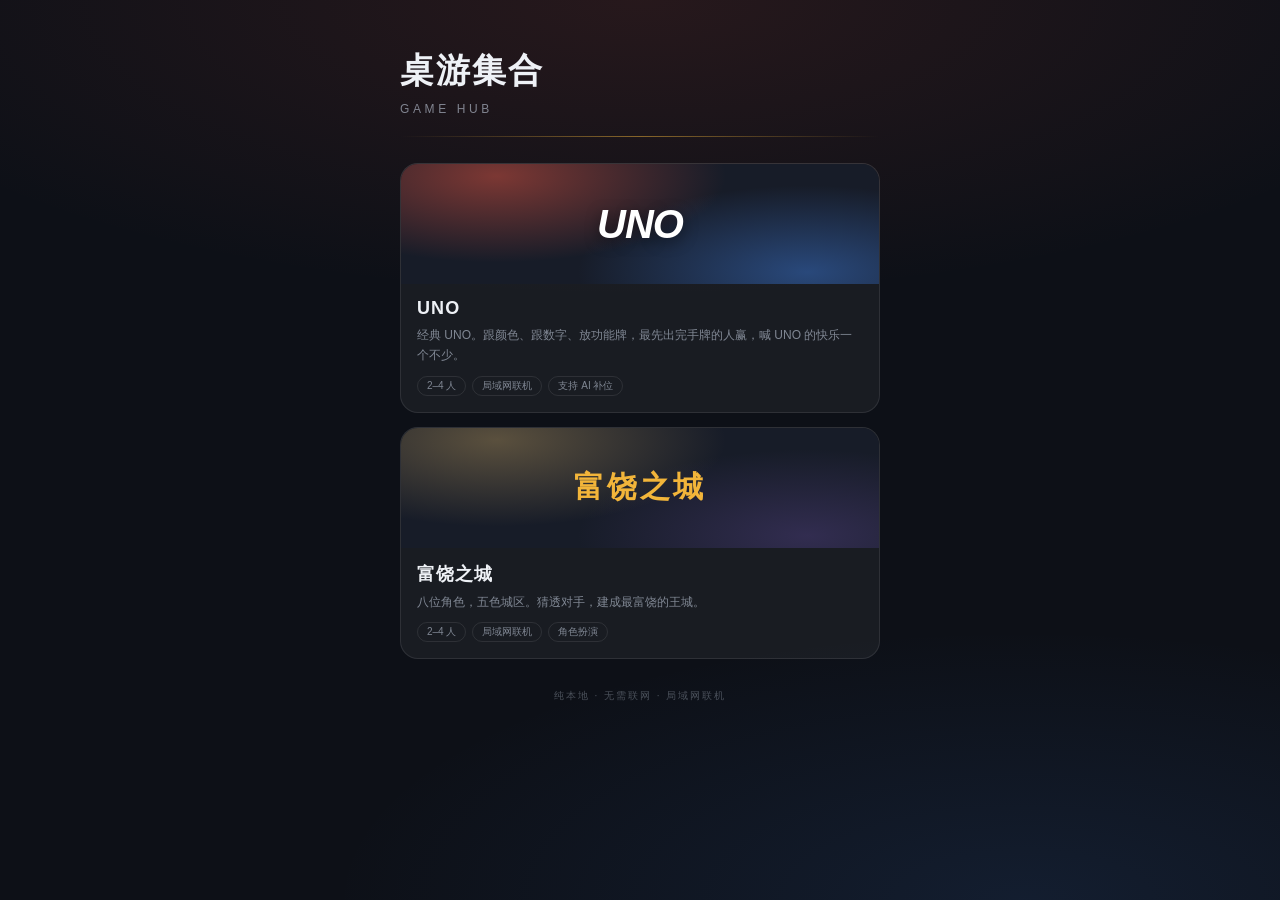
==== index.html @ 0b5d3df9 "UNO 完成：经典规则、AI 对手、WebRTC 局域网联机（2-4人）、桌游集合页" ====
<!DOCTYPE html>
<html lang="zh-CN">
<head>
<meta charset="utf-8">
<meta name="viewport" content="width=device-width, initial-scale=1, viewport-fit=cover">
<meta name="theme-color" content="#0d1017">
<title>桌游集合</title>
<link rel="icon" href="data:image/svg+xml,%3Csvg%20xmlns='http://www.w3.org/2000/svg'%20viewBox='0%200%2032%2032'%3E%3Crect%20width='32'%20height='32'%20rx='7'%20fill='%230d1017'/%3E%3Crect%20x='6'%20y='8'%20width='12'%20height='16'%20rx='2'%20fill='%23e0533f'/%3E%3Crect%20x='14'%20y='8'%20width='12'%20height='16'%20rx='2'%20fill='%233f7fe0'%20opacity='.85'/%3E%3C/svg%3E">
<style>
:root {
  --bg: #0d1017;
  --panel: rgba(255, 255, 255, .05);
  --line: rgba(255, 255, 255, .09);
  --text: #eef1f6;
  --muted: rgba(190, 200, 216, .62);
  --gold: #f2b53a;
}
* { box-sizing: border-box; -webkit-tap-highlight-color: transparent; }
html, body { margin: 0; min-height: 100%; }
body {
  background:
    radial-gradient(120% 60% at 50% 0%, rgba(224, 83, 63, .12), transparent 55%),
    radial-gradient(90% 50% at 80% 100%, rgba(63, 127, 224, .12), transparent 60%),
    var(--bg);
  color: var(--text);
  font-family: -apple-system, 'PingFang SC', 'Microsoft YaHei', sans-serif;
  user-select: none;
  -webkit-user-select: none;
}
.wrap { max-width: 520px; margin: 0 auto; padding: 48px 20px 60px; }
header h1 {
  margin: 0;
  font-size: 34px;
  letter-spacing: .06em;
}
header .sub { margin: 8px 0 0; font-size: 12px; letter-spacing: .3em; color: var(--muted); }
header .divider {
  margin: 20px 0 26px;
  height: 1px;
  background: linear-gradient(90deg, transparent, rgba(242, 181, 58, .5), transparent);
}
.grid { display: flex; flex-direction: column; gap: 14px; }
.game-card {
  display: block;
  text-decoration: none;
  color: inherit;
  border: 1px solid var(--line);
  border-radius: 18px;
  background: var(--panel);
  overflow: hidden;
  transition: transform .15s, border-color .15s;
}
.game-card:active { transform: scale(.98); }
.gc-art {
  height: 120px;
  display: flex;
  align-items: center;
  justify-content: center;
  font-size: 40px;
  font-weight: 900;
  font-style: italic;
  letter-spacing: -1px;
}
.gc-art.uno {
  background:
    radial-gradient(80% 120% at 20% 10%, rgba(224, 83, 63, .5), transparent 60%),
    radial-gradient(80% 120% at 85% 90%, rgba(63, 127, 224, .45), transparent 60%),
    #171c28;
  color: #fff;
  text-shadow: 0 4px 14px rgba(0, 0, 0, .5);
}
.gc-art.citadels {
  background:
    radial-gradient(80% 120% at 20% 10%, rgba(216, 177, 102, .35), transparent 60%),
    radial-gradient(80% 120% at 85% 90%, rgba(90, 70, 140, .4), transparent 60%),
    #171c28;
  color: var(--gold);
  font-style: normal;
  font-size: 30px;
  letter-spacing: .1em;
}
.gc-body { padding: 14px 16px 16px; }
.gc-name { font-size: 18px; font-weight: 700; letter-spacing: .06em; display: flex; align-items: center; gap: 8px; }
.gc-tag { margin: 6px 0 0; font-size: 12px; line-height: 1.7; color: var(--muted); }
.gc-meta { margin-top: 10px; display: flex; gap: 6px; flex-wrap: wrap; }
.gc-chip {
  font-size: 10px;
  color: var(--muted);
  border: 1px solid var(--line);
  border-radius: 99px;
  padding: 2px 9px;
}
footer { margin-top: 30px; text-align: center; font-size: 10px; letter-spacing: .2em; color: rgba(190, 200, 216, .35); }
</style>
</head>
<body>
<div class="wrap">
  <header>
    <h1>桌游集合</h1>
    <p class="sub">GAME HUB</p>
    <div class="divider"></div>
  </header>

  <div class="grid" id="game-grid"></div>

  <footer>纯本地 · 无需联网 · 局域网联机</footer>
</div>

<script>
/* 新增桌游：往这个数组里加一项即可 */
var GAMES = [
  {
    id: 'uno',
    name: 'UNO',
    tagline: '经典 UNO。跟颜色、跟数字、放功能牌，最先出完手牌的人赢，喊 UNO 的快乐一个不少。',
    chips: ['2–4 人', '局域网联机', '支持 AI 补位'],
    url: 'uno/',
    art: 'uno',
    artText: 'UNO'
  },
  {
    id: 'citadels',
    name: '富饶之城',
    tagline: '八位角色，五色城区。猜透对手，建成最富饶的王城。',
    chips: ['2–4 人', '局域网联机', '角色扮演'],
    url: '../citadels/',
    art: 'citadels',
    artText: '富饶之城'
  }
];

document.getElementById('game-grid').innerHTML = GAMES.map(function (gm) {
  return '<a class="game-card" href="' + gm.url + '">' +
    '<div class="gc-art ' + gm.art + '">' + gm.artText + '</div>' +
    '<div class="gc-body">' +
    '<div class="gc-name">' + gm.name + '</div>' +
    '<p class="gc-tag">' + gm.tagline + '</p>' +
    '<div class="gc-meta">' + gm.chips.map(function (c) { return '<span class="gc-chip">' + c + '</span>'; }).join('') + '</div>' +
    '</div></a>';
}).join('');
</script>
</body>
</html>
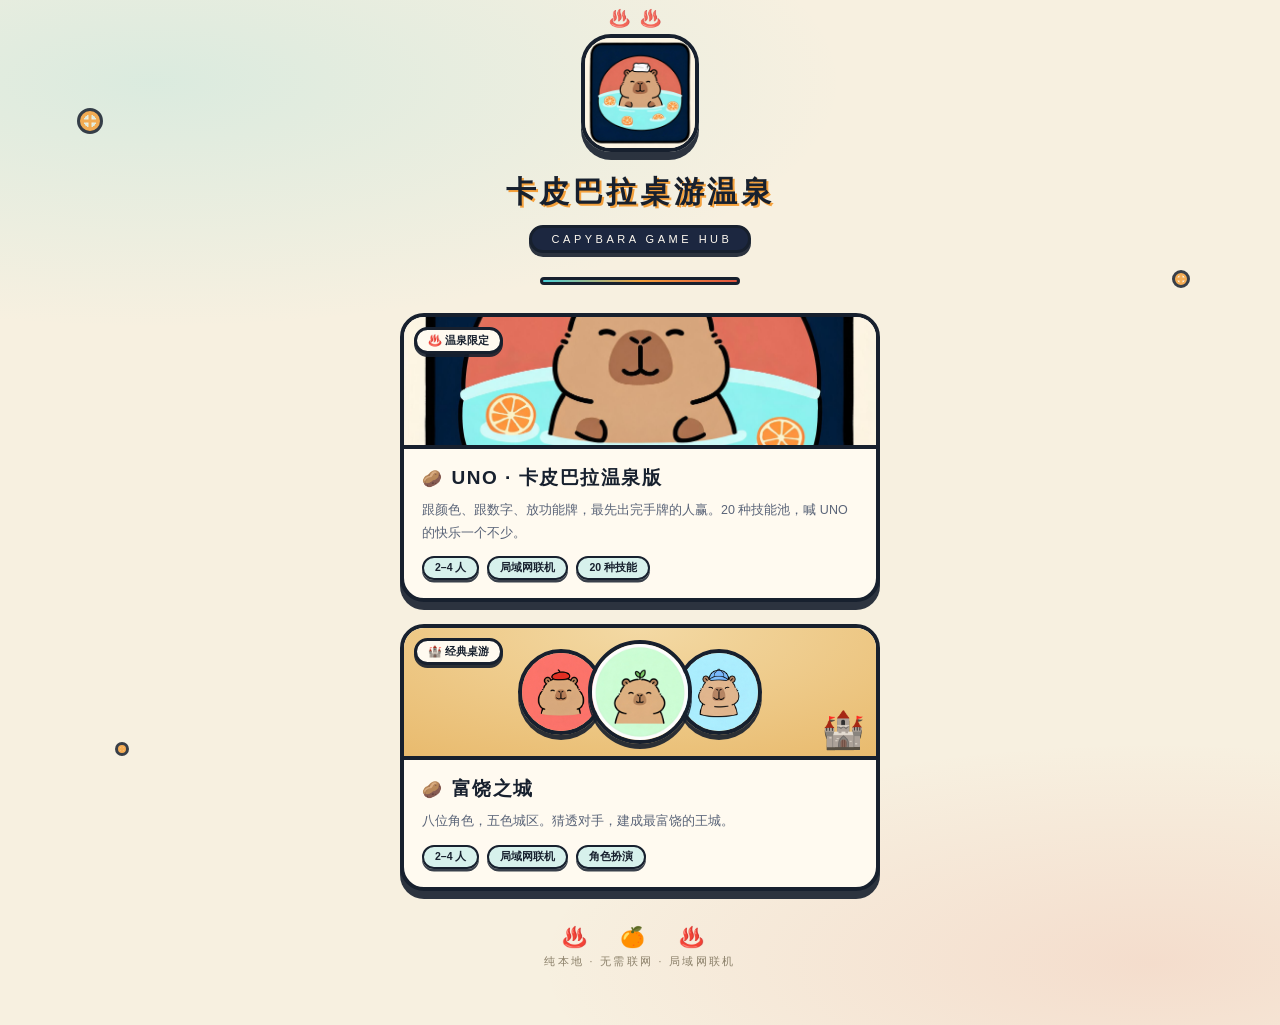
==== commit a2992fdb: "集合页改卡皮巴拉温泉风：奶油底+藏青描边贴纸风，复用 UNO 卡皮巴拉素材" ====
--- a/index.html
+++ b/index.html
@@ -3,120 +3,238 @@
 <head>
 <meta charset="utf-8">
 <meta name="viewport" content="width=device-width, initial-scale=1, viewport-fit=cover">
-<meta name="theme-color" content="#0d1017">
-<title>桌游集合</title>
-<link rel="icon" href="data:image/svg+xml,%3Csvg%20xmlns='http://www.w3.org/2000/svg'%20viewBox='0%200%2032%2032'%3E%3Crect%20width='32'%20height='32'%20rx='7'%20fill='%230d1017'/%3E%3Crect%20x='6'%20y='8'%20width='12'%20height='16'%20rx='2'%20fill='%23e0533f'/%3E%3Crect%20x='14'%20y='8'%20width='12'%20height='16'%20rx='2'%20fill='%233f7fe0'%20opacity='.85'/%3E%3C/svg%3E">
+<meta name="theme-color" content="#f7f0e0">
+<title>卡皮巴拉桌游温泉</title>
+<link rel="icon" href="data:image/svg+xml,%3Csvg%20xmlns='http://www.w3.org/2000/svg'%20viewBox='0%200%2032%2032'%3E%3Crect%20width='32'%20height='32'%20rx='7'%20fill='%23f7f0e0'/%3E%3Cellipse%20cx='16'%20cy='20'%20rx='10'%20ry='6'%20fill='%2348cfd8'/%3E%3Ccircle%20cx='16'%20cy='13'%20r='6'%20fill='%23c89b6c'/%3E%3Ccircle%20cx='24'%20cy='21'%20r='2.4'%20fill='%23f5a13c'/%3E%3C/svg%3E">
 <style>
 :root {
-  --bg: #0d1017;
-  --panel: rgba(255, 255, 255, .05);
-  --line: rgba(255, 255, 255, .09);
-  --text: #eef1f6;
-  --muted: rgba(190, 200, 216, .62);
-  --gold: #f2b53a;
+  --cream: #f7f0e0;
+  --paper: #fffaf0;
+  --navy: #1c2740;
+  --ink: #17202e;
+  --brown: #c89b6c;
+  --coral: #e0533f;
+  --aqua: #48cfd8;
+  --yuzu: #f5a13c;
+  --gold: #d8b166;
 }
 * { box-sizing: border-box; -webkit-tap-highlight-color: transparent; }
 html, body { margin: 0; min-height: 100%; }
 body {
   background:
-    radial-gradient(120% 60% at 50% 0%, rgba(224, 83, 63, .12), transparent 55%),
-    radial-gradient(90% 50% at 80% 100%, rgba(63, 127, 224, .12), transparent 60%),
-    var(--bg);
-  color: var(--text);
+    radial-gradient(90% 40% at 12% 8%, rgba(72, 207, 216, .16), transparent 60%),
+    radial-gradient(80% 36% at 90% 94%, rgba(224, 83, 63, .12), transparent 60%),
+    var(--cream);
+  color: var(--navy);
   font-family: -apple-system, 'PingFang SC', 'Microsoft YaHei', sans-serif;
   user-select: none;
   -webkit-user-select: none;
-}
-.wrap { max-width: 520px; margin: 0 auto; padding: 48px 20px 60px; }
+  overflow-x: hidden;
+}
+.wrap { max-width: 520px; margin: 0 auto; padding: 34px 20px 56px; position: relative; z-index: 1; }
+
+/* ---------- 漂浮柚子 ---------- */
+.yuzu {
+  position: fixed;
+  border-radius: 50%;
+  background:
+    radial-gradient(circle at 50% 50%, var(--cream) 0 28%, transparent 30%),
+    radial-gradient(circle at 50% 50%, transparent 0 44%, var(--yuzu) 46% 100%);
+  border: 3px solid var(--ink);
+  opacity: .85;
+  animation: bob 5.5s ease-in-out infinite;
+  pointer-events: none;
+  z-index: 0;
+}
+.yuzu::before, .yuzu::after {
+  content: '';
+  position: absolute;
+  left: 50%; top: 50%;
+  width: 74%; height: 3px;
+  background: var(--yuzu);
+  transform: translate(-50%, -50%);
+}
+.yuzu::after { transform: translate(-50%, -50%) rotate(90deg); }
+.yz1 { width: 26px; height: 26px; top: 12%; left: 6%; }
+.yz2 { width: 18px; height: 18px; top: 30%; right: 7%; animation-delay: -2s; }
+.yz3 { width: 14px; height: 14px; bottom: 16%; left: 9%; animation-delay: -3.6s; }
+@keyframes bob {
+  0%, 100% { transform: translateY(0) rotate(-8deg); }
+  50% { transform: translateY(-9px) rotate(10deg); }
+}
+
+/* ---------- 头部 ---------- */
+header { text-align: center; }
+.mascot {
+  position: relative;
+  width: 118px;
+  margin: 0 auto;
+  animation: bob2 4.5s ease-in-out infinite;
+}
+.mascot img {
+  display: block;
+  width: 118px; height: 118px;
+  border-radius: 30px;
+  border: 4px solid var(--ink);
+  box-shadow: 0 8px 0 rgba(23, 32, 46, .9);
+}
+.steam {
+  position: absolute;
+  top: -26px; left: 0; right: 0;
+  font-size: 17px;
+  letter-spacing: 10px;
+  opacity: .8;
+  animation: steam 2.6s ease-in-out infinite;
+}
+@keyframes bob2 {
+  0%, 100% { transform: translateY(0); }
+  50% { transform: translateY(-7px); }
+}
+@keyframes steam {
+  0%, 100% { transform: translateY(0); opacity: .55; }
+  50% { transform: translateY(-4px); opacity: .95; }
+}
 header h1 {
-  margin: 0;
-  font-size: 34px;
-  letter-spacing: .06em;
-}
-header .sub { margin: 8px 0 0; font-size: 12px; letter-spacing: .3em; color: var(--muted); }
+  margin: 20px 0 0;
+  font-size: 30px;
+  letter-spacing: .12em;
+  color: var(--ink);
+  text-shadow: 2px 2px 0 var(--yuzu);
+}
+header .sub {
+  display: inline-block;
+  margin: 12px 0 0;
+  font-size: 11px;
+  letter-spacing: .32em;
+  color: var(--paper);
+  background: var(--navy);
+  border: 3px solid var(--ink);
+  border-radius: 99px;
+  padding: 5px 16px 5px 20px;
+  box-shadow: 0 4px 0 rgba(23, 32, 46, .9);
+}
 header .divider {
-  margin: 20px 0 26px;
-  height: 1px;
-  background: linear-gradient(90deg, transparent, rgba(242, 181, 58, .5), transparent);
-}
-.grid { display: flex; flex-direction: column; gap: 14px; }
+  margin: 24px auto 28px;
+  width: 200px; height: 8px;
+  border-radius: 99px;
+  background: linear-gradient(90deg, var(--aqua), var(--yuzu), var(--coral));
+  border: 3px solid var(--ink);
+}
+
+/* ---------- 游戏卡片 ---------- */
+.grid { display: flex; flex-direction: column; gap: 22px; }
 .game-card {
   display: block;
   text-decoration: none;
   color: inherit;
-  border: 1px solid var(--line);
-  border-radius: 18px;
-  background: var(--panel);
+  border: 4px solid var(--ink);
+  border-radius: 24px;
+  background: var(--paper);
   overflow: hidden;
-  transition: transform .15s, border-color .15s;
-}
-.game-card:active { transform: scale(.98); }
+  box-shadow: 0 8px 0 rgba(23, 32, 46, .9);
+  transition: transform .15s, box-shadow .15s;
+}
+.game-card:active { transform: translateY(4px); box-shadow: 0 4px 0 rgba(23, 32, 46, .9); }
 .gc-art {
-  height: 120px;
+  height: 132px;
   display: flex;
   align-items: center;
   justify-content: center;
-  font-size: 40px;
-  font-weight: 900;
-  font-style: italic;
-  letter-spacing: -1px;
-}
-.gc-art.uno {
-  background:
-    radial-gradient(80% 120% at 20% 10%, rgba(224, 83, 63, .5), transparent 60%),
-    radial-gradient(80% 120% at 85% 90%, rgba(63, 127, 224, .45), transparent 60%),
-    #171c28;
-  color: #fff;
-  text-shadow: 0 4px 14px rgba(0, 0, 0, .5);
-}
-.gc-art.citadels {
-  background:
-    radial-gradient(80% 120% at 20% 10%, rgba(216, 177, 102, .35), transparent 60%),
-    radial-gradient(80% 120% at 85% 90%, rgba(90, 70, 140, .4), transparent 60%),
-    #171c28;
-  color: var(--gold);
-  font-style: normal;
-  font-size: 30px;
-  letter-spacing: .1em;
-}
-.gc-body { padding: 14px 16px 16px; }
-.gc-name { font-size: 18px; font-weight: 700; letter-spacing: .06em; display: flex; align-items: center; gap: 8px; }
-.gc-tag { margin: 6px 0 0; font-size: 12px; line-height: 1.7; color: var(--muted); }
-.gc-meta { margin-top: 10px; display: flex; gap: 6px; flex-wrap: wrap; }
+  gap: 0;
+  position: relative;
+  border-bottom: 4px solid var(--ink);
+  overflow: hidden;
+}
+.gc-art img.cover {
+  width: 100%; height: 100%;
+  object-fit: cover;
+  display: block;
+}
+.gc-art .badge {
+  position: absolute;
+  top: 10px; left: 10px;
+  background: var(--paper);
+  border: 3px solid var(--ink);
+  border-radius: 99px;
+  padding: 3px 11px;
+  font-size: 11px;
+  font-weight: 800;
+  color: var(--ink);
+  box-shadow: 0 3px 0 rgba(23, 32, 46, .9);
+}
+.gc-art.citadels { background: radial-gradient(90% 130% at 50% 0%, #f3d9a4, #e8b96b); }
+.gc-art.citadels img.face {
+  width: 86px; height: 86px;
+  border-radius: 50%;
+  border: 4px solid var(--ink);
+  object-fit: cover;
+  box-shadow: 0 5px 0 rgba(23, 32, 46, .9);
+}
+.gc-art.citadels img.face:nth-child(2) { width: 104px; height: 104px; margin: 0 -16px; z-index: 1; }
+.gc-art .castle { position: absolute; right: 12px; bottom: 8px; font-size: 34px; filter: drop-shadow(0 3px 0 rgba(23, 32, 46, .7)); }
+.gc-body { padding: 16px 18px 18px; }
+.gc-name {
+  font-size: 19px; font-weight: 800; letter-spacing: .08em;
+  display: flex; align-items: center; gap: 8px;
+  color: var(--ink);
+}
+.gc-name::before { content: '🥔'; font-size: 16px; }
+.gc-tag { margin: 8px 0 0; font-size: 12.5px; line-height: 1.8; color: #5a6478; }
+.gc-meta { margin-top: 12px; display: flex; gap: 8px; flex-wrap: wrap; }
 .gc-chip {
-  font-size: 10px;
-  color: var(--muted);
-  border: 1px solid var(--line);
-  border-radius: 99px;
-  padding: 2px 9px;
-}
-footer { margin-top: 30px; text-align: center; font-size: 10px; letter-spacing: .2em; color: rgba(190, 200, 216, .35); }
+  font-size: 10.5px;
+  font-weight: 700;
+  color: var(--ink);
+  background: rgba(72, 207, 216, .22);
+  border: 2.5px solid var(--ink);
+  border-radius: 99px;
+  padding: 3px 11px;
+  box-shadow: 0 2.5px 0 rgba(23, 32, 46, .85);
+}
+
+/* ---------- 页脚 ---------- */
+footer {
+  margin-top: 34px;
+  text-align: center;
+  font-size: 10.5px;
+  letter-spacing: .22em;
+  color: #8a7f68;
+}
+footer .onsen { font-size: 20px; letter-spacing: 14px; margin-bottom: 6px; }
 </style>
 </head>
 <body>
+<i class="yuzu yz1"></i><i class="yuzu yz2"></i><i class="yuzu yz3"></i>
 <div class="wrap">
   <header>
-    <h1>桌游集合</h1>
-    <p class="sub">GAME HUB</p>
+    <div class="mascot">
+      <span class="steam">♨️♨️</span>
+      <img src="uno/assets/card-back.jpg" alt="泡温泉的卡皮巴拉">
+    </div>
+    <h1>卡皮巴拉桌游温泉</h1>
+    <p class="sub">CAPYBARA GAME HUB</p>
     <div class="divider"></div>
   </header>
 
   <div class="grid" id="game-grid"></div>
 
-  <footer>纯本地 · 无需联网 · 局域网联机</footer>
+  <footer>
+    <div class="onsen">♨️ 🍊 ♨️</div>
+    纯本地 · 无需联网 · 局域网联机
+  </footer>
 </div>
 
 <script>
-/* 新增桌游：往这个数组里加一项即可 */
+/* 新增桌游：往这个数组里加一项即可（img 为卡面插画，可空） */
 var GAMES = [
   {
     id: 'uno',
-    name: 'UNO',
-    tagline: '经典 UNO。跟颜色、跟数字、放功能牌，最先出完手牌的人赢，喊 UNO 的快乐一个不少。',
-    chips: ['2–4 人', '局域网联机', '支持 AI 补位'],
+    name: 'UNO · 卡皮巴拉温泉版',
+    tagline: '跟颜色、跟数字、放功能牌，最先出完手牌的人赢。20 种技能池，喊 UNO 的快乐一个不少。',
+    chips: ['2–4 人', '局域网联机', '20 种技能'],
     url: 'uno/',
-    art: 'uno',
-    artText: 'UNO'
+    img: 'uno/assets/card-back.jpg',
+    badge: '♨️ 温泉限定'
   },
   {
     id: 'citadels',
@@ -124,14 +242,24 @@
     tagline: '八位角色，五色城区。猜透对手，建成最富饶的王城。',
     chips: ['2–4 人', '局域网联机', '角色扮演'],
     url: '../citadels/',
-    art: 'citadels',
-    artText: '富饶之城'
+    faces: ['uno/assets/avatar-r.jpg', 'uno/assets/avatar-g.jpg', 'uno/assets/avatar-b.jpg'],
+    castle: true,
+    badge: '🏰 经典桌游'
   }
 ];
 
 document.getElementById('game-grid').innerHTML = GAMES.map(function (gm) {
+  var art;
+  if (gm.img) {
+    art = '<img class="cover" src="' + gm.img + '" alt="">' +
+      '<span class="badge">' + gm.badge + '</span>';
+  } else {
+    art = (gm.faces || []).map(function (f) { return '<img class="face" src="' + f + '" alt="">'; }).join('') +
+      (gm.castle ? '<span class="castle">🏰</span>' : '') +
+      '<span class="badge">' + gm.badge + '</span>';
+  }
   return '<a class="game-card" href="' + gm.url + '">' +
-    '<div class="gc-art ' + gm.art + '">' + gm.artText + '</div>' +
+    '<div class="gc-art ' + (gm.img ? 'uno' : 'citadels') + '">' + art + '</div>' +
     '<div class="gc-body">' +
     '<div class="gc-name">' + gm.name + '</div>' +
     '<p class="gc-tag">' + gm.tagline + '</p>' +
